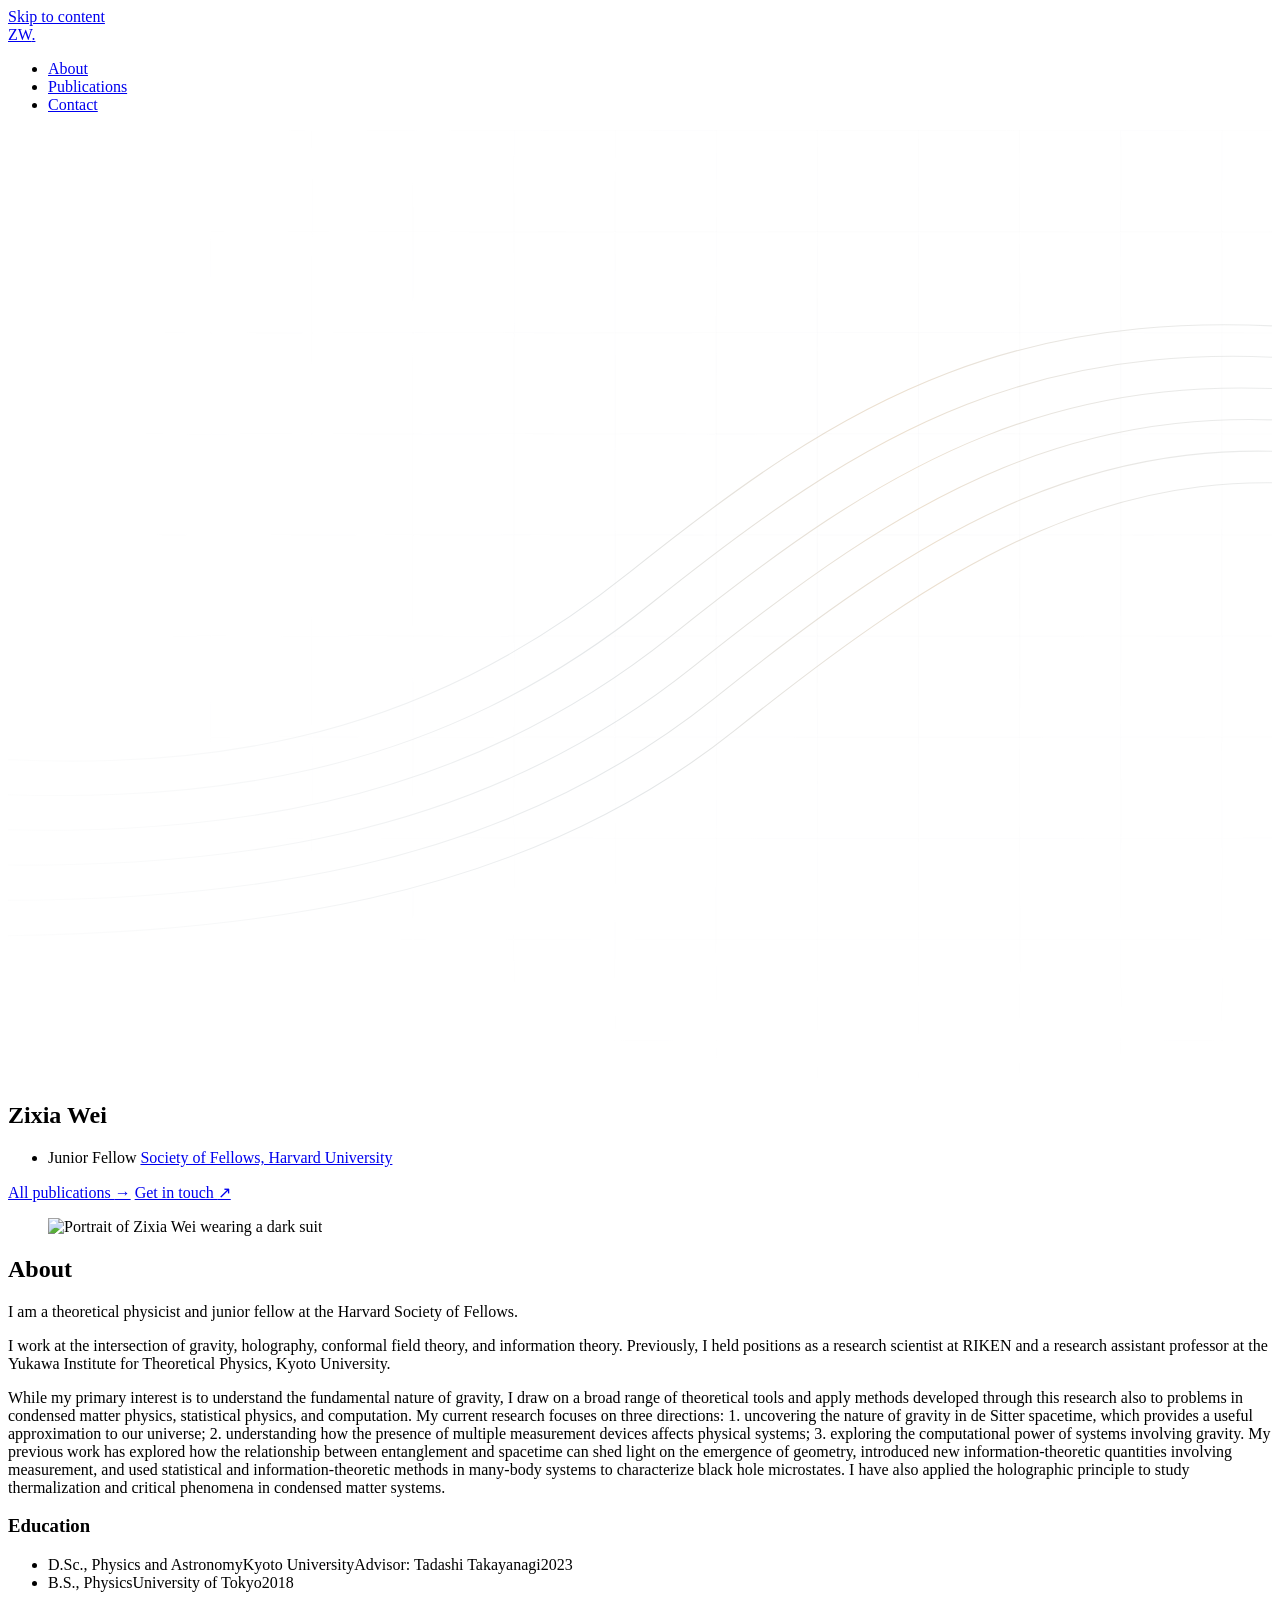
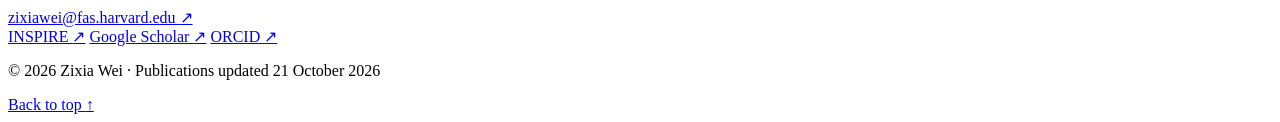
==== index.html @ 690f345e "Initialize the minimal academic website" ====
<!doctype html>
<html lang="en">
<head>
  <meta charset="utf-8">
  <meta name="viewport" content="width=device-width, initial-scale=1">
  <meta name="description" content="Zixia Wei — theoretical physicist working at Harvard University.">
  <meta name="author" content="Zixia Wei">
  <meta name="robots" content="noindex, nofollow, noarchive">
  <meta name="theme-color" content="#0a0e11">
  <meta property="og:type" content="website">
  <meta property="og:title" content="Zixia Wei | Theoretical Physics">
  <meta property="og:description" content="Gravity, holography, and information.">
  <title>Zixia Wei | Theoretical Physics</title>
  <link rel="icon" href="./assets/favicon.svg" type="image/svg+xml">
  <link rel="stylesheet" href="./assets/styles.css?v=separate-pages-20261025-3">
</head>
<body>
  <a class="skip-link" href="#main-content">Skip to content</a>

  <header class="site-header">
    <div class="container header-inner">
      <a class="wordmark" href="#home" aria-label="Zixia Wei — home">ZW<span aria-hidden="true">.</span></a>
      <nav class="site-nav" aria-label="Main navigation">
        <ul>
          <li><a href="#about" aria-current="page">About</a></li>
          <li><a href="./publications.html">Publications</a></li>
          <li><a href="#contact">Contact</a></li>
        </ul>
      </nav>
    </div>
  </header>

  <main id="main-content">
    <div class="container">
      <section class="hero" id="home" aria-labelledby="name">
        <div class="hero-art" aria-hidden="true">
          <svg viewBox="0 0 1200 900" xmlns="http://www.w3.org/2000/svg" preserveAspectRatio="xMidYMid slice" focusable="false">
            <defs>
              <pattern id="hero-grid" width="96" height="96" patternUnits="userSpaceOnUse">
                <path d="M96 0H0V96" fill="none" stroke="#adb5b9" stroke-width="0.7" opacity="0.18"/>
              </pattern>
              <radialGradient id="hero-grid-fade" cx="72%" cy="38%" r="65%">
                <stop offset="0" stop-color="white" stop-opacity="0.8"/>
                <stop offset="1" stop-color="white" stop-opacity="0"/>
              </radialGradient>
              <mask id="hero-grid-mask">
                <rect width="1200" height="900" fill="url(#hero-grid-fade)"/>
              </mask>
              <linearGradient id="hero-contour" x1="0" y1="1" x2="1" y2="0">
                <stop stop-color="#8e9ba2" stop-opacity="0"/>
                <stop offset="0.4" stop-color="#8e9ba2" stop-opacity="0.24"/>
                <stop offset="0.75" stop-color="#d2b38a" stop-opacity="0.42"/>
                <stop offset="1" stop-color="#8e9ba2" stop-opacity="0.16"/>
              </linearGradient>
            </defs>
            <rect width="1200" height="900" fill="url(#hero-grid)" mask="url(#hero-grid-mask)"/>
            <g fill="none" stroke="url(#hero-contour)" stroke-width="1">
              <path d="M-100 590C180 620 390 580 590 420S960 150 1300 195"/>
              <path d="M-100 625C190 650 410 610 610 450S980 180 1300 225"/>
              <path d="M-100 660C200 680 430 640 630 480S1000 210 1300 255"/>
              <path d="M-100 695C210 710 450 670 650 510S1020 240 1300 285"/>
              <path d="M-100 730C220 740 470 700 670 540S1040 270 1300 315"/>
              <path d="M-100 765C230 770 490 730 690 570S1060 300 1300 345"/>
            </g>
          </svg>
        </div>
        <div class="hero-copy">
          <h1 class="hero-name" id="name">Zixia Wei</h1>
          <ul class="affiliations" aria-label="Current appointments">
            <li>
              <span class="affiliation-role">Junior Fellow</span>
              <a class="affiliation-name" href="https://socfell.fas.harvard.edu/people/zixia-wei">Society of Fellows, Harvard University</a>
            </li>
          </ul>
          <div class="hero-links">
            <a class="button button-primary" href="./publications.html">All publications <span class="arrow" aria-hidden="true">→</span></a>
            <a class="text-link" href="mailto:zixiawei@fas.harvard.edu">Get in touch <span class="arrow" aria-hidden="true">↗</span></a>
          </div>
        </div>
        <figure class="portrait">
          <div class="portrait-frame">
            <div class="portrait-crop">
              <img src="./assets/zixia-wei-suit.png" alt="Portrait of Zixia Wei wearing a dark suit" width="1536" height="1024" fetchpriority="high" decoding="async">
            </div>
          </div>
        </figure>
      </section>
      <section class="section about-section" id="about" aria-labelledby="about-title">
        <div class="section-heading">
          <h2 class="section-kicker" id="about-title">About</h2>
        </div>
        <div class="about-grid">
          <div class="about-copy">
            <p>I am a theoretical physicist and junior fellow at the Harvard Society of Fellows. </p>
            <p>I work at the intersection of gravity, holography, conformal field theory, and information theory. Previously, I held positions as a research scientist at RIKEN and a research assistant professor at the Yukawa Institute for Theoretical Physics, Kyoto University.</p>

<p>While my primary interest is to understand the fundamental nature of gravity, I draw on a broad range of theoretical tools and apply methods developed through this research also to problems in condensed matter physics, statistical physics, and computation.

My current research focuses on three directions: 1. uncovering the nature of gravity in de Sitter spacetime, which provides a useful approximation to our universe; 2. understanding how the presence of multiple measurement devices affects physical systems; 3. exploring the computational power of systems involving gravity. My previous work has explored how the relationship between entanglement and spacetime can shed light on the emergence of geometry, introduced new information-theoretic quantities involving measurement, and used statistical and information-theoretic methods in many-body systems to characterize black hole microstates. I have also applied the holographic principle to study thermalization and critical phenomena in condensed matter systems.</p>
          </div>
          <div class="academic-history">
            <h3>Education</h3>
            <ul class="education-list">
              <li><span class="degree">D.Sc., Physics and Astronomy</span><span class="degree-place">Kyoto University</span><span class="degree-advisor">Advisor: Tadashi Takayanagi</span><span class="degree-year">2023</span></li>
              <li><span class="degree">B.S., Physics</span><span class="degree-place">University of Tokyo</span><span class="degree-year">2018</span></li>
            </ul>
          </div>
        </div>
      </section>
    </div>

    <section class="contact-section" id="contact" aria-label="Contact">
      <div class="container contact-inner">
        <div class="contact-details">
          <a class="email-link" href="mailto:zixiawei@fas.harvard.edu">zixiawei@fas.harvard.edu <span class="arrow" aria-hidden="true">↗</span></a>
          <nav class="profile-links" aria-label="Academic profiles">
            <a href="https://inspirehep.net/authors/1712066">INSPIRE <span aria-hidden="true">↗</span></a>
            <a href="https://scholar.google.com/citations?user=dJTma34AAAAJ&amp;hl=en">Google Scholar <span aria-hidden="true">↗</span></a>
            <a href="https://orcid.org/0000-0003-2919-987X">ORCID <span aria-hidden="true">↗</span></a>
          </nav>
        </div>
      </div>
    </section>
  </main>

  <footer class="site-footer">
    <div class="container footer-inner">
      <p>© 2026 Zixia Wei <span aria-hidden="true">·</span> Publications updated 21 October 2026</p>
      <a class="back-to-top" href="#home">Back to top <span aria-hidden="true">↑</span></a>
    </div>
  </footer>
</body>
</html>
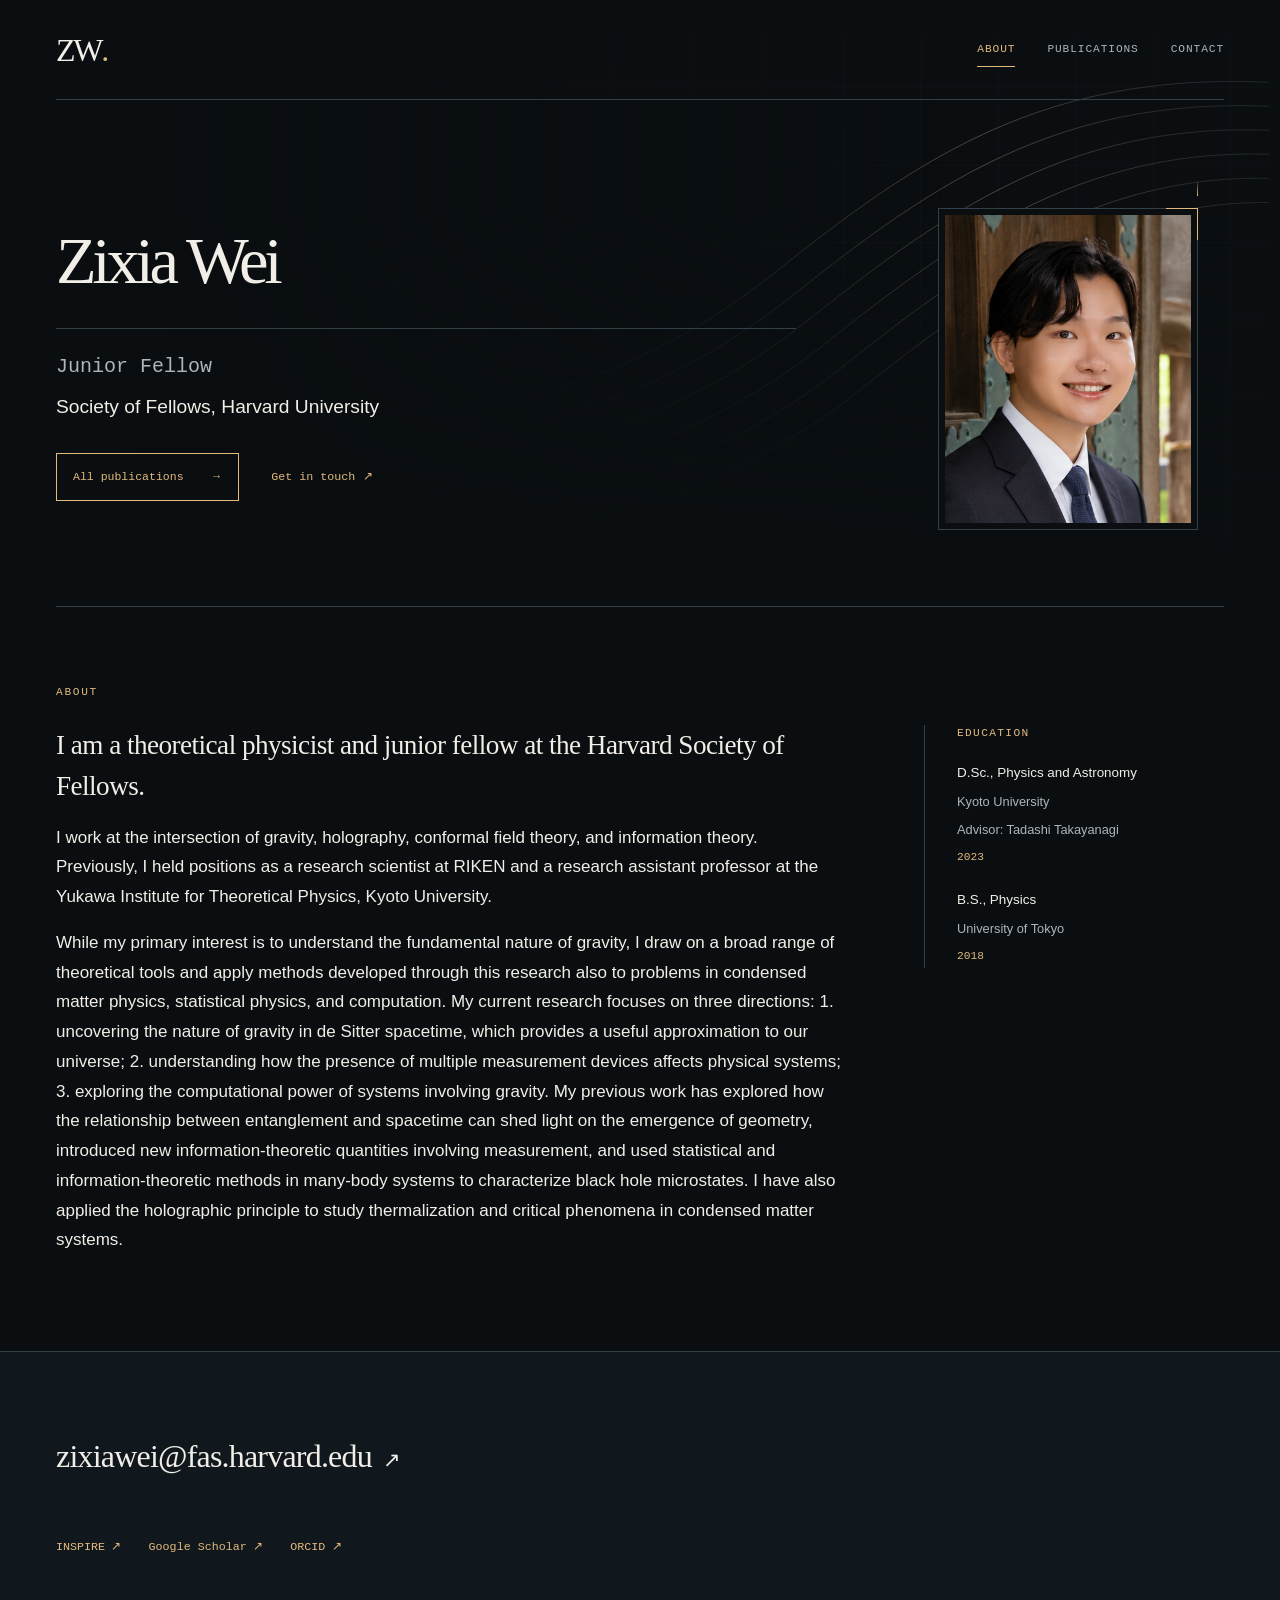
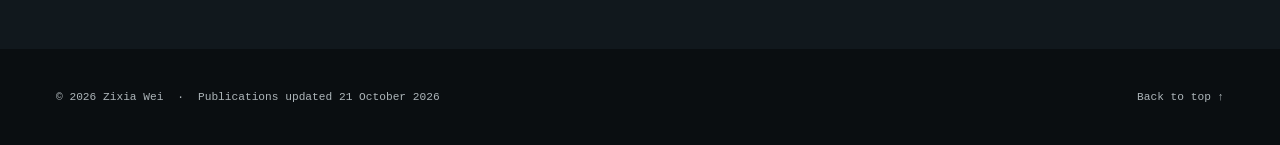
==== commit a45fef95: "Remove styling left over from earlier website designs Delete unused Research, portrait-caption, and " ====
--- a/index.html
+++ b/index.html
@@ -12,7 +12,7 @@
   <meta property="og:description" content="Gravity, holography, and information.">
   <title>Zixia Wei | Theoretical Physics</title>
   <link rel="icon" href="./assets/favicon.svg" type="image/svg+xml">
-  <link rel="stylesheet" href="./assets/styles.css?v=separate-pages-20261025-3">
+  <link rel="stylesheet" href="./assets/styles.css?v=minimal-cleanup-20261025">
 </head>
 <body>
   <a class="skip-link" href="#main-content">Skip to content</a>
--- a/assets/styles.css
+++ b/assets/styles.css
@@ -0,0 +1,245 @@
+/* Shared styles for the About and Publications pages. */
+:root {
+  color-scheme: dark;
+  --paper: #0a0e11;
+  --panel: #11181d;
+  --ink: #f1eee7;
+  --muted: #adb5b9;
+  --accent: #e3b97d;
+  --rule: #344047;
+  --serif: Georgia, "Times New Roman", "Noto Serif CJK SC", serif;
+  --sans: -apple-system, BlinkMacSystemFont, "Segoe UI", Arial, sans-serif;
+  --mono: "SFMono-Regular", Consolas, "Liberation Mono", monospace;
+}
+
+*, *::before, *::after { box-sizing: border-box; }
+html { scroll-behavior: smooth; scroll-padding-top: 2rem; -webkit-text-size-adjust: 100%; }
+body { margin: 0; background: var(--paper); color: var(--ink); font-family: var(--sans); font-size: 16px; line-height: 1.75; -webkit-font-smoothing: antialiased; }
+::selection { background: var(--accent); color: #11181d; }
+[hidden] { display: none !important; }
+a { color: var(--accent); text-decoration-thickness: 1px; text-underline-offset: 0.22em; }
+a:hover { color: #f7dab3; }
+a:focus-visible, button:focus-visible { outline: 2px solid var(--accent); outline-offset: 6px; }
+button { font: inherit; cursor: pointer; }
+img { display: block; max-width: 100%; height: auto; }
+h1, h2, h3, p, figure { margin: 0; }
+h1, h2, h3 { font-family: var(--serif); font-weight: 400; }
+h1, h2 { letter-spacing: -0.045em; }
+h2, .page-title { font-size: clamp(2.5rem, 4.5vw, 4rem); line-height: 1.12; text-wrap: balance; }
+h3 { line-height: 1.35; }
+section[id] { scroll-margin-top: 2rem; }
+.container { width: min(1280px, calc(100% - 112px)); margin-inline: auto; }
+.skip-link { position: absolute; z-index: 10; top: 12px; left: 12px; padding: 0.65rem 1rem; background: var(--accent); color: #11181d; transform: translateY(-200%); }
+.skip-link:focus { color: #11181d; transform: none; }
+
+/* Header and navigation. */
+.site-header { position: relative; z-index: 3; }
+.header-inner { min-height: 100px; display: flex; align-items: center; justify-content: space-between; gap: 2rem; border-bottom: 1px solid var(--rule); }
+.wordmark { display: inline-flex; align-items: center; min-height: 44px; color: var(--ink); font-family: var(--serif); font-size: 2rem; line-height: 1; letter-spacing: -0.07em; text-decoration: none; }
+.wordmark span { color: var(--accent); }
+.site-nav ul { display: flex; align-items: center; flex-wrap: wrap; gap: 0.2rem 2rem; margin: 0; padding: 0; list-style: none; }
+.site-nav a { position: relative; display: inline-flex; align-items: center; gap: 0.35rem; min-height: 44px; color: var(--muted); font-family: var(--mono); font-size: 0.7rem; letter-spacing: 0.08em; text-transform: uppercase; text-decoration: none; }
+.site-nav a::after { content: ""; position: absolute; left: 0; right: 0; bottom: 5px; height: 1px; background: var(--accent); transform: scaleX(0); transform-origin: left; transition: transform 180ms ease; }
+.site-nav a:hover { color: var(--ink); }
+.site-nav a:hover::after { transform: scaleX(1); }
+.site-nav a[aria-current="page"] { color: var(--accent); }
+.site-nav a[aria-current="page"]::after { transform: scaleX(1); }
+
+/* Introduction, decorative background, and portrait. */
+.hero { position: relative; isolation: isolate; min-height: 0; display: grid; grid-template-columns: minmax(0, 800px) 260px; align-items: start; align-content: end; gap: 82px; padding-block: 128px 56px; }
+.hero-art { position: absolute; z-index: -2; top: -65px; right: -45px; bottom: 50px; left: 21%; pointer-events: none; overflow: hidden; animation: eh-field-reveal 1.7s ease-out both; }
+.hero-art svg { width: 100%; height: 100%; display: block; }
+.hero::before { content: ""; position: absolute; z-index: -1; inset: 0; background: linear-gradient(90deg, #0a0e11 0%, rgba(10,14,17,0.91) 18%, rgba(10,14,17,0.4) 48%, rgba(10,14,17,0) 76%), linear-gradient(0deg, #0a0e11 2%, rgba(10,14,17,0.92) 20%, rgba(10,14,17,0) 78%); pointer-events: none; }
+.hero-copy { position: relative; min-width: 0; z-index: 1; }
+.section-kicker { color: var(--accent); font-family: var(--mono); font-size: 0.7rem; line-height: 1.65; font-weight: 400; letter-spacing: 0.15em; text-transform: uppercase; }
+.hero-name { margin-top: 0; color: var(--ink); font-size: clamp(3.5rem, 5.2vw, 4.5rem); line-height: 0.98; letter-spacing: -0.065em; animation: eh-title-reveal 1.15s ease-out both; }
+.affiliations { display: grid; grid-template-columns: minmax(0, 1fr); gap: 1.7rem; max-width: 740px; list-style: none; margin: 2.2rem 0 0; padding: 1.3rem 0 0; border-top: 1px solid var(--rule); }
+.affiliation-role { display: block; margin-bottom: 0.45rem; color: var(--muted); font-family: var(--mono); font-size: 1.25rem; line-height: 1.65; }
+.affiliation-name { color: var(--ink); font-size: 1.2rem; line-height: 1.75; text-decoration: none; }
+.affiliation-name:hover { color: var(--accent); text-decoration: underline; }
+.hero-links { display: flex; flex-wrap: wrap; align-items: center; gap: 0.75rem 2rem; margin-top: 1.8rem; }
+.button { display: inline-flex; align-items: center; justify-content: center; gap: 1.7rem; min-height: 48px; padding: 0.65rem 1rem; border: 1px solid var(--accent); color: var(--accent); font-family: var(--mono); font-size: 0.72rem; line-height: 1.55; text-decoration: none; transition: color 160ms ease, background 160ms ease; }
+.button-primary { background: transparent; }
+.button-primary:hover { background: var(--accent); color: #11181d; }
+.text-link { display: inline-flex; flex-wrap: wrap; align-items: baseline; gap: 0.45rem; padding-block: 0.4rem; color: var(--accent); font-family: var(--mono); font-size: 0.73rem; line-height: 1.65; text-decoration: none; }
+.text-link:hover { text-decoration: underline; }
+.arrow { display: inline-block; font-family: var(--sans); font-weight: 400; transition: transform 160ms ease; }
+a:hover > .arrow { transform: translate(2px, -2px); }
+.portrait { position: relative; top: -20px; z-index: 1; width: 260px; align-self: start; margin-bottom: 0; animation: eh-inset-reveal 1.45s ease-out both; }
+.portrait::before { content: ""; position: absolute; top: -28px; right: 0; width: 1px; height: 16px; background: linear-gradient(transparent, var(--accent)); }
+.portrait-frame { position: relative; padding: 6px; border: 1px solid var(--rule); background: var(--paper); }
+.portrait-frame::after { content: ""; position: absolute; top: -1px; right: -1px; width: 32px; height: 32px; border-top: 1px solid var(--accent); border-right: 1px solid var(--accent); }
+.portrait-crop { aspect-ratio: 4 / 5; overflow: hidden; }
+.portrait-frame img { width: 100%; height: 100%; aspect-ratio: 4 / 5; object-fit: cover; object-position: 66% top; transform: scale(2.05); transform-origin: 60% top; }
+
+/* Shared section headings. */
+.section { padding-block: 76px 80px; border-top: 1px solid var(--rule); }
+.section-heading { margin-bottom: 2.6rem; }
+.section-kicker { margin-bottom: 1.25rem; }
+.section-intro { max-width: 650px; margin-top: 1.3rem; color: var(--muted); font-size: 0.94rem; line-height: 1.9; }
+.heading-row { display: flex; align-items: baseline; justify-content: space-between; flex-wrap: wrap; gap: 0.75rem 2rem; }
+
+/* Uniform publication cards in a responsive two-column index. */
+.publications-page .publications-section { border-top: 0; }
+.publication-tools { display: flex; align-items: center; justify-content: space-between; flex-wrap: wrap; gap: 0.55rem 1.5rem; margin-bottom: 1.3rem; }
+.filter-list { display: flex; flex-wrap: wrap; gap: 0.2rem 1.4rem; }
+.filter-button { min-height: 44px; padding: 0.55rem 0; border: 0; border-bottom: 1px solid transparent; background: transparent; color: var(--muted); font-family: var(--mono); font-size: 0.7rem; line-height: 1.6; text-align: left; transition: color 160ms ease, border-color 160ms ease; }
+.filter-button:hover { color: var(--ink); border-bottom-color: var(--rule); }
+.filter-button.is-active, .filter-button[aria-pressed="true"] { color: var(--accent); border-bottom-color: var(--accent); }
+.publication-count { color: var(--muted); font-family: var(--mono); font-size: 0.7rem; line-height: 1.6; white-space: nowrap; }
+.publication-list { display: grid; grid-template-columns: repeat(2, minmax(0, 1fr)); gap: 1px; margin: 0; padding: 1px; background: var(--rule); list-style: none; }
+.publication { display: grid; grid-template-columns: 1fr; align-content: start; gap: 1.3rem; min-width: 0; padding: 32px; background: var(--paper); transition: background 180ms ease; }
+.publication:hover { background: var(--panel); }
+.publication-year { color: var(--accent); font-family: var(--mono); font-size: 0.75rem; line-height: 1.7; font-variant-numeric: tabular-nums; }
+.publication-body { min-width: 0; }
+.publication-body h3 { font-size: 1.55rem; line-height: 1.35; letter-spacing: -0.02em; text-wrap: pretty; }
+.publication-body h3 a { color: var(--ink); text-decoration: none; }
+.publication-body h3 a:hover { color: var(--accent); text-decoration: underline; }
+.publication-authors { margin-top: 0.85rem; color: var(--muted); font-size: 0.8rem; line-height: 1.8; }
+.publication-authors strong { color: var(--ink); font-weight: 500; }
+.publication-summary { margin-top: 0.65rem; font-size: 0.86rem; line-height: 1.85; }
+.publication-meta { display: flex; align-items: baseline; flex-wrap: wrap; gap: 0.2rem 0.6rem; margin-top: 1rem; color: var(--muted); font-family: var(--mono); font-size: 0.7rem; line-height: 1.9; }
+.publication-meta a { color: var(--accent); text-decoration: none; overflow-wrap: anywhere; }
+.publication-meta a:hover { text-decoration: underline; }
+.meta-separator { color: var(--muted); }
+.empty-state { padding-block: 2rem; color: var(--muted); }
+.publications-footer { margin-top: 1.4rem; text-align: right; }
+
+/* About and Education. */
+.about-section { display: block; }
+.about-section .section-heading { margin-bottom: 1.5rem; }
+.about-grid { display: grid; grid-template-columns: minmax(0, 1fr) 300px; align-items: start; gap: 80px; }
+.about-copy { font-size: 1.0625rem; }
+.about-copy p { margin-bottom: 1rem; font-size: inherit; line-height: 1.75; }
+.about-copy p:first-child { font-family: var(--serif); font-size: 1.7rem; line-height: 1.5; letter-spacing: -0.02em; }
+.academic-history { display: block; padding-left: 32px; border-left: 1px solid var(--rule); }
+.academic-history h3 { margin-bottom: 1.2rem; color: var(--accent); font-family: var(--mono); font-size: 0.7rem; line-height: 1.6; letter-spacing: 0.12em; text-transform: uppercase; }
+.education-list { margin: 0; padding: 0; list-style: none; }
+.education-list li + li { margin-top: 1.3rem; }
+.degree { display: block; font-size: 0.84rem; line-height: 1.7; font-weight: 500; }
+.degree-place { display: block; margin-top: 0.3rem; color: var(--muted); font-size: 0.8rem; line-height: 1.8; text-decoration: none; }
+.degree-advisor { display: block; margin-top: 0.3rem; color: var(--muted); font-size: 0.8rem; line-height: 1.8; }
+.degree-year { display: inline-block; margin-top: 0.35rem; color: var(--accent); font-family: var(--mono); font-size: 0.7rem; line-height: 1.7; font-variant-numeric: tabular-nums; }
+
+/* Contact and footer. */
+.contact-section { padding-block: 72px 80px; border-top: 1px solid var(--rule); background: var(--panel); }
+.contact-inner { display: block; }
+.contact-details { min-width: 0; width: 100%; padding-bottom: 0; }
+.email-link { display: inline-block; padding-block: 0.5rem; color: var(--ink); font-family: var(--serif); font-size: clamp(1.3rem, 2.5vw, 2rem); line-height: 1.5; letter-spacing: -0.025em; text-decoration: none; overflow-wrap: anywhere; }
+.email-link:hover { color: var(--accent); }
+.email-link .arrow { margin-left: 0.25rem; font-size: 0.65em; }
+.profile-links { display: flex; flex-wrap: wrap; gap: 0.2rem 1.7rem; margin-top: 2.3rem; }
+.profile-links a { display: inline-flex; align-items: center; gap: 0.4rem; min-height: 44px; color: var(--accent); font-family: var(--mono); font-size: 0.73rem; text-decoration: none; }
+.profile-links a:hover { text-decoration: underline; }
+.site-footer { padding-block: 26px; }
+.footer-inner { display: flex; align-items: center; justify-content: space-between; flex-wrap: wrap; gap: 0.4rem 1.5rem; }
+.footer-inner p, .back-to-top { color: var(--muted); font-family: var(--mono); font-size: 0.7rem; line-height: 1.8; }
+.footer-inner p span { margin-inline: 0.45rem; }
+.back-to-top { display: inline-flex; align-items: center; gap: 0.4rem; min-height: 44px; text-decoration: none; }
+.back-to-top:hover { color: var(--accent); }
+
+@keyframes eh-field-reveal { from { opacity: 0; transform: translateY(18px); } to { opacity: 1; transform: none; } }
+@keyframes eh-title-reveal { from { opacity: 0; transform: translateY(12px); } to { opacity: 1; transform: none; } }
+@keyframes eh-inset-reveal { from { opacity: 0; transform: translateY(18px); } to { opacity: 1; transform: none; } }
+
+@media (max-width: 1100px) {
+  .container { width: calc(100% - 80px); }
+  .hero { grid-template-columns: minmax(0, 680px) 230px; gap: 56px; padding-block: 104px 52px; }
+  .hero-name { font-size: 4rem; }
+  .hero-art { right: -35px; }
+  .portrait { width: 230px; }
+  .about-grid { grid-template-columns: minmax(0, 1fr) 260px; gap: 48px; }
+  .publication { padding: 27px; }
+  .publication-body h3 { font-size: 1.4rem; }
+}
+
+@media (max-width: 850px) {
+  .container { width: calc(100% - 56px); }
+  .header-inner { min-height: 86px; }
+  .site-nav ul { gap: 0.2rem 1.1rem; }
+  .hero { grid-template-columns: minmax(0, 1fr) 200px; gap: 30px; padding-block: 80px 44px; }
+  .hero-name { font-size: 3.25rem; }
+  .hero-art { left: 10%; right: -24px; top: -50px; bottom: 140px; }
+  .portrait { width: 200px; }
+  .affiliations { grid-template-columns: 1fr; gap: 0.9rem; margin-top: 1.7rem; }
+  .section { padding-block: 54px 60px; }
+  .publication-list { grid-template-columns: 1fr; }
+  .publication { grid-template-columns: 65px minmax(0, 1fr); gap: 24px; padding: 28px; }
+  .about-grid { grid-template-columns: 1fr; gap: 2.7rem; margin-left: 0; }
+  .academic-history { padding-top: 1.7rem; padding-left: 0; border-top: 1px solid var(--rule); border-left: 0; }
+  .contact-section { padding-block: 52px 58px; }
+  .email-link { font-size: 1.8rem; }
+}
+
+@media (max-width: 600px) {
+  .container { width: calc(100% - 40px); }
+  .header-inner { display: block; min-height: 0; padding-block: 15px 12px; }
+  .wordmark { font-size: 1.7rem; }
+  .site-nav ul { justify-content: space-between; gap: 0.1rem 0.6rem; }
+  .site-nav a { font-size: 0.7rem; letter-spacing: 0; }
+  .hero { display: grid; grid-template-columns: 1fr; min-height: 0; gap: 2rem; padding-block: 40px 44px; }
+  .hero-name { font-size: clamp(2.75rem, 8vw, 3.5rem); }
+  .hero-art { top: -40px; left: -18px; right: -18px; bottom: auto; height: 510px; opacity: 0.9; }
+  .hero::before { background: linear-gradient(90deg, rgba(10,14,17,0.85), rgba(10,14,17,0.12)), linear-gradient(0deg, #0a0e11 38%, transparent 100%); }
+  .portrait { width: 200px; justify-self: end; margin-bottom: 0; }
+  .portrait::before { display: none; }
+  .hero-links { gap: 0.6rem 1.2rem; margin-top: 1.5rem; }
+  .button { padding-inline: 0.85rem; gap: 1rem; }
+  .section { padding-block: 40px 46px; }
+  h2, .page-title { font-size: 2.5rem; }
+  .section-heading { margin-bottom: 1.9rem; }
+  .publication-tools { gap: 0.4rem; }
+  .filter-list { gap: 0.15rem 1.1rem; }
+  .publication-count { flex-basis: 100%; }
+  .publication { grid-template-columns: 1fr; gap: 1rem; padding: 24px 20px; }
+  .publication-body h3 { font-size: 1.4rem; }
+  .publications-footer { text-align: left; }
+  .about-grid { margin-left: 0; gap: 2rem; }
+  .about-copy p:first-child { font-size: 1.45rem; }
+  .email-link { font-size: 1.45rem; }
+  .profile-links { gap: 0.1rem 1.2rem; margin-top: 1.6rem; }
+  .footer-inner { gap: 0; }
+}
+
+@media (max-width: 360px) {
+  .container { width: calc(100% - 32px); }
+  .site-nav ul { gap: 0.1rem 0.4rem; }
+  .site-nav a { font-size: 0.7rem; }
+  .hero-name { font-size: 2.5rem; }
+  .hero-art { left: -14px; right: -14px; }
+  .email-link { font-size: 1.25rem; }
+}
+
+@media (prefers-reduced-motion: reduce) {
+  html { scroll-behavior: auto; }
+  *, *::before, *::after { animation: none !important; transition: none !important; }
+  a:hover > .arrow { transform: none; }
+}
+
+@media print {
+  @page { margin: 18mm; }
+  :root { color-scheme: light; --paper: #fff; --panel: #fff; --ink: #172329; --muted: #43525b; --accent: #705017; --rule: #bbc3c8; }
+  body { background: #fff; color: var(--ink); font-size: 10pt; }
+  .container { width: 100%; }
+  .site-header, .skip-link, .hero-art, .hero::before, .hero-links, .publication-tools, .publications-footer, .back-to-top, .portrait::before { display: none !important; }
+  a { color: inherit; text-decoration: none; }
+  .hero { min-height: 0; grid-template-columns: minmax(0, 1fr) 110px; gap: 28px; padding-block: 0 24px; }
+  .hero-name { font-size: 32pt; margin-top: 0; animation: none; }
+  .portrait { width: 110px; margin: 0; align-self: center; animation: none; }
+  .affiliations { grid-template-columns: 1fr; margin-top: 1rem; }
+  .section { padding-block: 24px; }
+  .section-heading { margin-bottom: 18px; }
+  h2, .page-title { font-size: 25pt; }
+  .publication-list { display: block; padding: 0; background: #fff; border-top: 1px solid var(--rule); }
+  .publication, .publication[hidden] { display: grid !important; grid-template-columns: 3rem minmax(0, 1fr); gap: 1rem; padding: 15px 0; border-bottom: 1px solid var(--rule); background: #fff; break-inside: avoid; }
+  .publication-body h3 { font-size: 13pt; }
+  .about-section { display: block; }
+  .about-section .section-heading { margin-bottom: 20px; }
+  .about-grid { margin-left: 0; grid-template-columns: 1fr 1fr; gap: 28px; }
+  .about-copy p:first-child { font-size: 13pt; }
+  .academic-history { display: block; padding-top: 0; padding-left: 0; border-top: 0; border-left: 0; }
+  .contact-section { padding-block: 24px; background: #fff; break-inside: avoid; }
+  .email-link { font-size: 13pt; }
+  .site-footer { padding-block: 10px; }
+  .academic-history li { break-inside: avoid; }
+}
